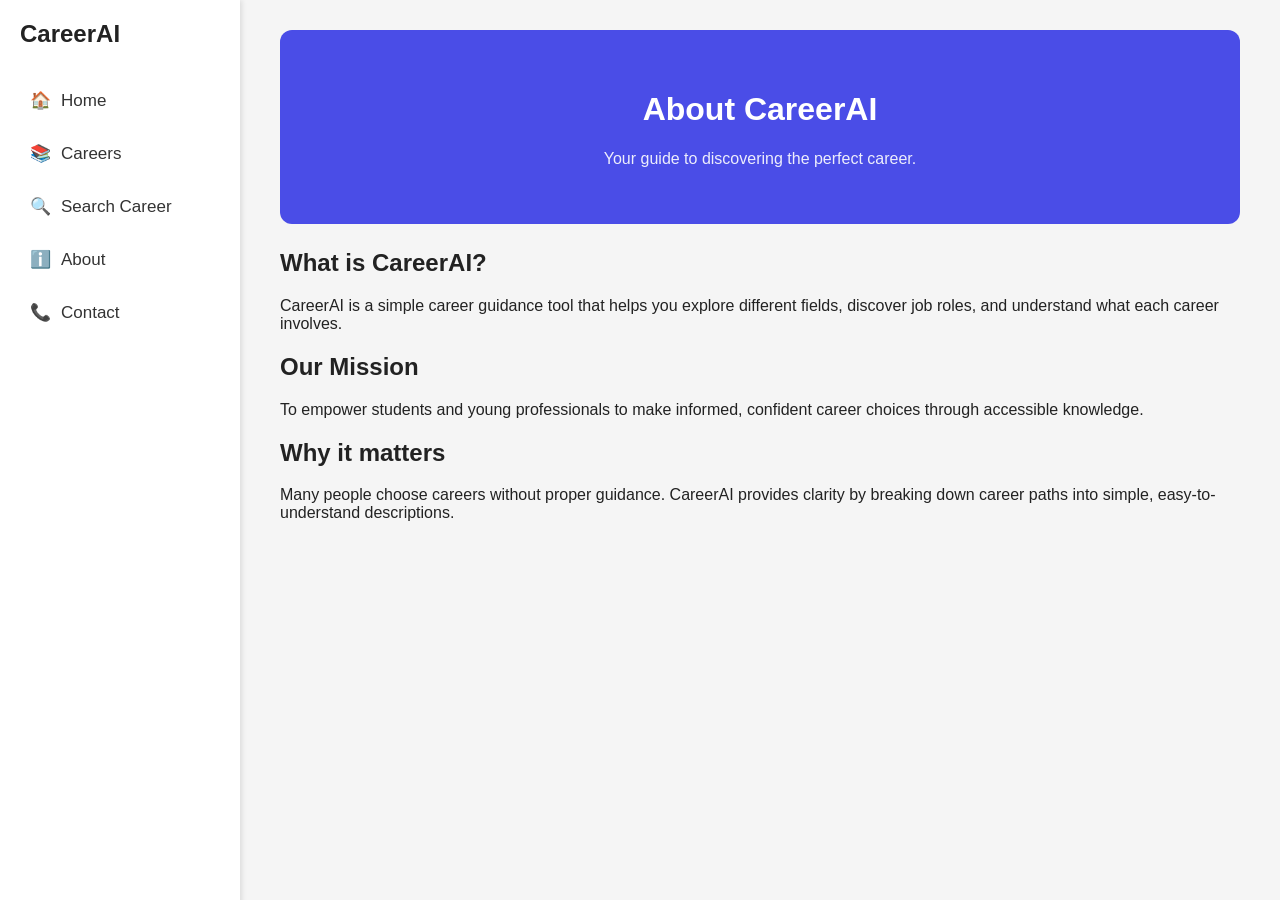
==== about.html @ ba336c01 "content" ====
<!DOCTYPE html>
<html lang="en">
<head>
    <meta charset="UTF-8">
    <title>About</title>
    <link rel="stylesheet" href="css/style.css">
</head>

<body>

<div id="sidebar">
    <h2 class="logo">CareerAI</h2>

    <nav>
        <a href="index.html"><span>🏠</span> Home</a>
        <a href="careers.html"><span>📚</span> Careers</a>
        <a href="career.html"><span>🔍</span> Search Career</a>
        <a href="about.html"><span>ℹ️</span> About</a>
        <a href="contact.html"><span>📞</span> Contact</a>
    </nav>
</div>

<div id="content">

    <header class="main-header">
        <h1>About CareerAI</h1>
        <p class="subtitle">Your guide to discovering the perfect career.</p>
    </header>

    <section>
        <h2>What is CareerAI?</h2>
        <p>
            CareerAI is a simple career guidance tool that helps you explore
            different fields, discover job roles, and understand what each
            career involves.
        </p>

        <h2>Our Mission</h2>
        <p>
            To empower students and young professionals to make informed,
            confident career choices through accessible knowledge.
        </p>

        <h2>Why it matters</h2>
        <p>
            Many people choose careers without proper guidance. CareerAI
            provides clarity by breaking down career paths into simple,
            easy-to-understand descriptions.
        </p>
    </section>

</div>

<script src="js/sidebar.js"></script>
</body>
</html>
---- css/style.css ----
/* ——— GLOBAL STYLE (LIGHT MODE DEFAULT) ——— */
body {
    margin: 0;
    background: #f5f5f5;
    color: #222;
    font-family: Arial, sans-serif;
    transition: background 0.3s, color 0.3s;
}

/* Dark Mode */
body.dark {
    background: #121212;
    color: #e5e5e5;
}

/* ——— SIDEBAR ——— */
#sidebar {
    width: 200px;
    background: #ffffff;
    height: 100vh;
    padding: 20px;
    position: fixed;
    left: 0;
    top: 0;
    box-shadow: 2px 0 5px rgba(0,0,0,0.1);
    display: flex;
    flex-direction: column;
}

#sidebar .logo {
    margin: 0 0 30px 0;
    font-size: 24px;
    font-weight: bold;
}

#sidebar nav a {
    display: flex;
    align-items: center;
    padding: 12px 10px;
    font-size: 17px;
    text-decoration: none;
    color: #333;
    border-radius: 6px;
    margin-bottom: 8px;
    transition: 0.2s;
}

#sidebar nav a span {
    margin-right: 10px;
}

#sidebar nav a:hover {
    background: #f0f0f0;
}

/* Dark mode - sidebar */
body.dark #sidebar {
    background: #1e1e1e;
    border-right: 1px solid #333;
}

body.dark #sidebar nav a {
    color: #ddd;
}

body.dark #sidebar nav a:hover {
    background: #333;
}

/* ——— MAIN CONTENT ——— */
#content {
    margin-left: 250px;
    padding: 30px;
    width: calc(100% - 260px);
    box-sizing: border-box;
}

/* ——— HEADER (Blue in light mode, grey in dark mode) ——— */
.main-header {
    background: #4A4DE7;
    color: white;
    text-align: center;
    padding: 40px 20px;
    border-radius: 12px;
    margin-bottom: 25px;
    width: 100%;
    box-sizing: border-box;
}

.main-header .subtitle {
    opacity: 0.9;
}

/* Dark mode header (grey) */
body.dark .main-header {
    background: #3a3a3a;
}

/* ——— SEARCH SECTION ——— */
#search-section {
    text-align: center;
    margin: 30px 0;
}

#searchInput {
    width: 60%;
    padding: 12px;
    font-size: 16px;
}

#searchBtn {
    padding: 12px 22px;
    font-size: 17px;
    cursor: pointer;
    background: #4A4DE7;
    color: white;
    border: none;
    border-radius: 5px;
}

/* Dark mode search */
body.dark #searchInput {
    background: #222;
    color: white;
    border: 1px solid #555;
}

body.dark #searchBtn {
    background: #555;
    border: 1px solid #666;
}

/* ——— RESULTS SECTION ——— */
#results-section {
    max-width: 700px;
    margin: 20px auto;
    padding: 0 20px;
}

.result-card {
    background: white;
    padding: 15px;
    border-radius: 6px;
    margin-bottom: 15px;
    box-shadow: 0 2px 5px rgba(0,0,0,0.1);
}

body.dark .result-card {
    background: #1c1c1c;
    border: 1px solid #444;
}

/* ——— DARK MODE TOGGLE BUTTON (TOP-RIGHT) ——— */
.theme-toggle-container {
    position: fixed;
    top: 20px;
    right: 20px;
    display: flex;
    align-items: center;
    gap: 10px;
    z-index: 1000;
}

.theme-label {
    font-size: 14px;
    color: #333;
}

body.dark .theme-label {
    color: white;
}

/* Toggle switch */
.switch {
    position: relative;
    display: inline-block;
    width: 48px;
    height: 24px;
}

.switch input {
    opacity: 0;
    width: 0;
    height: 0;
}

.slider {
    position: absolute;
    cursor: pointer;
    background-color: #ccc;
    border-radius: 34px;
    top: 0;
    left: 0;
    right: 0;
    bottom: 0;
    transition: 0.4s;
}

.slider:before {
    content: "";
    height: 18px;
    width: 18px;
    left: 3px;
    bottom: 3px;
    background: white;
    border-radius: 50%;
    position: absolute;
    transition: 0.4s;
}

input:checked + .slider {
    background-color: #4A4DE7;
}

/* Dark mode slider (grey) */
body.dark input:checked + .slider {
    background-color: #555;
}

input:checked + .slider:before {
    transform: translateX(24px);
}
/* ---------------------------------------------------
   HERO SECTION
--------------------------------------------------- */
.hero {
    text-align: center;
    padding: 80px 20px 40px;
}

.hero h1 {
    font-size: 2.5rem;
    font-weight: 800;
    margin-bottom: 10px;
    color: var(--text-color);
}

.hero .subtitle {
    font-size: 1.2rem;
    opacity: 0.8;
}

/* ---------------------------------------------------
   QUICK CATEGORIES
--------------------------------------------------- */
.quick-categories {
    margin-top: 40px;
    padding: 20px;
}

.section-title {
    font-size: 1.6rem;
    margin-bottom: 20px;
    font-weight: 700;
    color: var(--text-color);
    text-align: center;
}

.category-container {
    display: grid;
    grid-template-columns: repeat(auto-fill, minmax(140px, 1fr));
    gap: 15px;
}

.category-card {
    background: var(--card-bg);
    padding: 15px;
    border-radius: 12px;
    text-align: center;
    font-size: 1.1rem;
    font-weight: 600;
    text-decoration: none;
    color: var(--text-color);
    border: 1px solid var(--border-color);
    transition: 0.3s ease;
}

.category-card:hover {
    background: var(--hover-bg);
    transform: translateY(-3px);
}

/* ---------------------------------------------------
   HOW IT WORKS
--------------------------------------------------- */
.how-it-works {
    margin-top: 50px;
    padding: 20px;
}

.steps {
    display: grid;
    grid-template-columns: repeat(auto-fit, minmax(220px, 1fr));
    gap: 20px;
}

.step-card {
    background: var(--card-bg);
    padding: 20px;
    border-radius: 14px;
    border: 1px solid var(--border-color);
    text-align: center;
    transition: 0.3s ease;
}

.step-card:hover {
    background: var(--hover-bg);
    transform: translateY(-4px);
}

.step-number {
    font-size: 2rem;
    font-weight: 800;
    color: var(--accent-color);
    display: block;
    margin-bottom: 10px;
}

/* ---------------------------------------------------
   CTA BUTTON
--------------------------------------------------- */
.cta-section {
    margin: 50px 0;
    text-align: center;
}

.cta-btn {
    background: var(--accent-color);
    color: #fff;
    padding: 15px 30px;
    font-size: 1.2rem;
    font-weight: 700;
    border-radius: 12px;
    text-decoration: none;
    transition: 0.3s ease;
}

.cta-btn:hover {
    opacity: 0.85;
    transform: translateY(-3px);
}

/* ---------------------------------------------------
   FOOTER
--------------------------------------------------- */
.footer {
    text-align: center;
    padding: 30px 10px;
    margin-top: 40px;
    opacity: 0.7;
    font-size: 0.9rem;
    border-top: 1px solid var(--border-color);
}

/* ---------------------------------------------------
   LIGHT / DARK MODE VARIABLES
--------------------------------------------------- */
:root {
    --text-color: #222;
    --bg-color: #f5f5f5;
    --card-bg: #ffffff;
    --hover-bg: #f0f0f0;
    --border-color: #ddd;
    --accent-color: #0077ff;
}

body.dark {
    --text-color: #f2f2f2;
    --bg-color: #121212;
    --card-bg: #1e1e1e;
    --hover-bg: #2a2a2a;
    --border-color: #333;
    --accent-color: #5ba0ff;
}

/* ---------- GLOBAL PAGE STYLE ---------- */
.about-container, .contact-container {
    max-width: 900px;
    margin: 60px auto;
    padding: 40px;
    background: #ffffff;
    border-radius: 18px;
    box-shadow: 0px 8px 25px rgba(0, 0, 0, 0.08);
    font-family: "Poppins", sans-serif;
    transition: 0.3s ease;
}

/* ---------- HEADINGS ---------- */
.about-container h1, 
.contact-container h1 {
    font-size: 2.3rem;
    font-weight: 700;
    color: #2a2a2a;
    margin-bottom: 15px;
}

.about-container h2,
.contact-container h2 {
    font-size: 1.4rem;
    margin-top: 25px;
    color: #444;
    font-weight: 600;
}

/* ---------- TEXT ---------- */
.about-container p, 
.contact-container p, 
.contact-container label {
    color: #555;
    line-height: 1.7;
    font-size: 15px;
}

/* ---------- ICON SECTION (About Page) ---------- */
.about-icons {
    display: flex;
    gap: 25px;
    margin-top: 25px;
}

.about-icons div {
    flex: 1;
    text-align: center;
    padding: 25px;
    background: #f8f9fc;
    border-radius: 15px;
    box-shadow: 0px 5px 15px rgba(0,0,0,0.05);
    transition: transform 0.2s ease;
}

.about-icons div:hover {
    transform: translateY(-5px);
}

.about-icons i {
    font-size: 35px;
    color: #4e73df;
    margin-bottom: 10px;
}

.about-icons p {
    margin-top: 7px;
    color: #333;
    font-weight: 600;
}

/* ---------- CONTACT FORM ---------- */
.contact-container form {
    margin-top: 25px;
}

.contact-container label {
    font-weight: 600;
}

.contact-container input,
.contact-container textarea {
    width: 100%;
    padding: 12px;
    margin-top: 8px;
    margin-bottom: 18px;
    border-radius: 10px;
    border: 1.5px solid #ccc;
    background: #f8f9fc;
    font-size: 15px;
    outline: none;
    transition: 0.3s ease;
}

.contact-container input:focus,
.contact-container textarea:focus {
    border-color: #4e73df;
    box-shadow: 0px 0px 6px rgba(78,115,223,0.2);
}

.contact-container textarea {
    min-height: 140px;
}

/* ---------- SEND BUTTON ---------- */
.contact-container button {
    width: 100%;
    padding: 14px;
    background: #4e73df;
    border: none;
    color: #fff;
    font-size: 16px;
    border-radius: 12px;
    cursor: pointer;
    transition: 0.3s ease;
}

.contact-container button:hover {
    background: #3c5cc5;
}

/* ---------- DARK MODE SUPPORT ---------- */
body.dark .about-container,
body.dark .contact-container {
    background: #1f1f1f;
    color: #eaeaea;
    box-shadow: 0px 8px 20px rgba(255,255,255,0.05);
}

body.dark .about-icons div {
    background: #2b2b2b;
}

body.dark .contact-container input,
body.dark .contact-container textarea {
    background: #2b2b2b;
    border-color: #555;
    color: #fff;
}

/* Icons remain blue in dark mode */
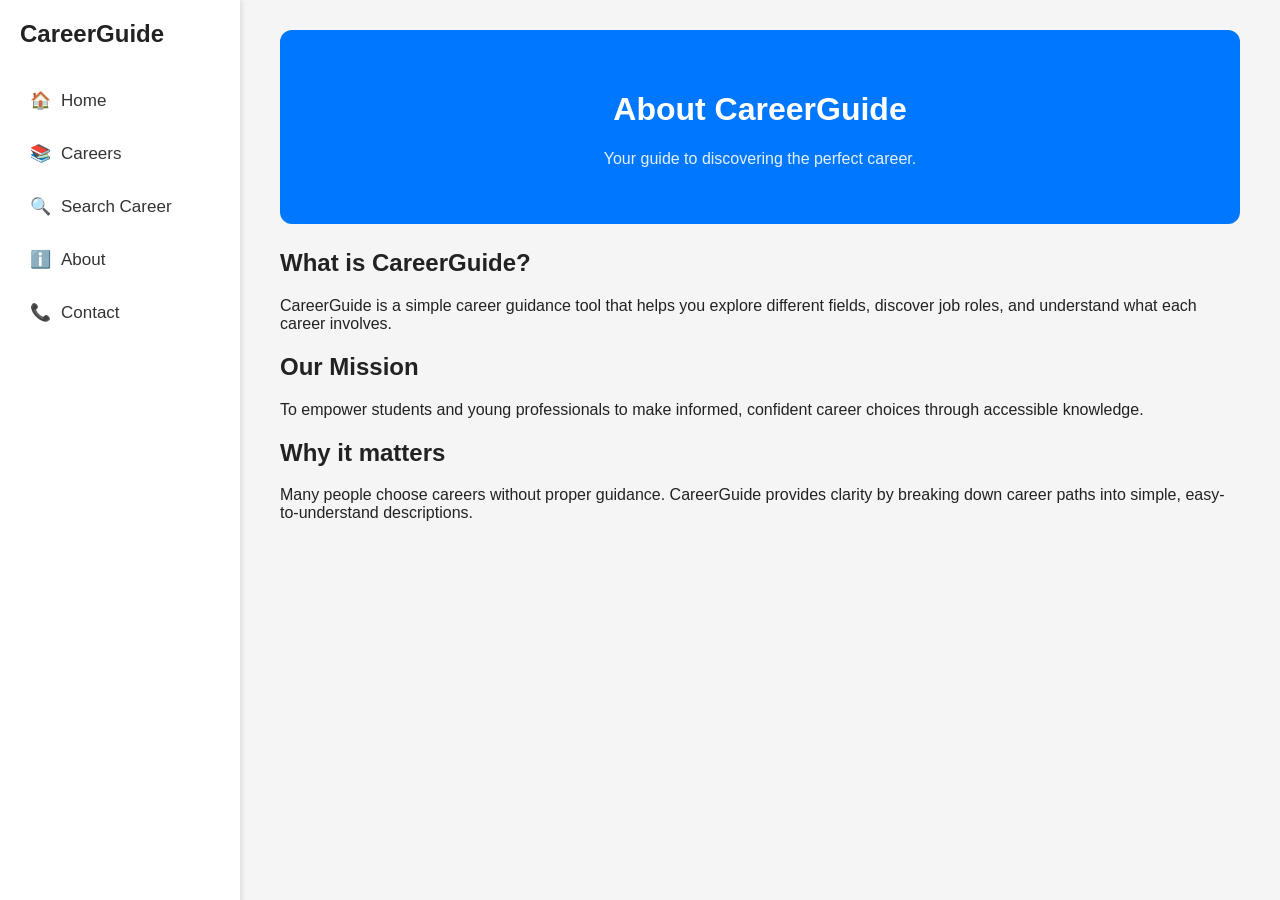
==== commit ff48d2b6: "web app" ====
--- a/about.html
+++ b/about.html
@@ -9,7 +9,7 @@
 <body>
 
 <div id="sidebar">
-    <h2 class="logo">CareerAI</h2>
+    <h2 class="logo">CareerGuide</h2>
 
     <nav>
         <a href="index.html"><span>🏠</span> Home</a>
@@ -23,14 +23,14 @@
 <div id="content">
 
     <header class="main-header">
-        <h1>About CareerAI</h1>
+        <h1>About CareerGuide</h1>
         <p class="subtitle">Your guide to discovering the perfect career.</p>
     </header>
 
     <section>
-        <h2>What is CareerAI?</h2>
+        <h2>What is CareerGuide?</h2>
         <p>
-            CareerAI is a simple career guidance tool that helps you explore
+            CareerGuide is a simple career guidance tool that helps you explore
             different fields, discover job roles, and understand what each
             career involves.
         </p>
@@ -43,7 +43,7 @@
 
         <h2>Why it matters</h2>
         <p>
-            Many people choose careers without proper guidance. CareerAI
+            Many people choose careers without proper guidance. CareerGuide
             provides clarity by breaking down career paths into simple,
             easy-to-understand descriptions.
         </p>
--- a/css/style.css
+++ b/css/style.css
@@ -77,7 +77,7 @@
 
 /* ——— HEADER (Blue in light mode, grey in dark mode) ——— */
 .main-header {
-    background: #4A4DE7;
+    background: var(--accent-color);
     color: white;
     text-align: center;
     padding: 40px 20px;
@@ -112,7 +112,7 @@
     padding: 12px 22px;
     font-size: 17px;
     cursor: pointer;
-    background: #4A4DE7;
+    background: var(--accent-color);
     color: white;
     border: none;
     border-radius: 5px;
@@ -514,3 +514,88 @@
 }
 
 /* Icons remain blue in dark mode */
+
+/* ---------------------------------------------------
+   FILTERED CAREERS PAGE STYLING
+--------------------------------------------------- */
+
+/* Page header for category results */
+.filtered-header {
+    text-align: center;
+    margin: 20px 0 30px;
+}
+
+.filtered-header h2 {
+    font-size: 2rem;
+    font-weight: 800;
+    margin-bottom: 8px;
+    color: var(--text-color);
+}
+
+.category-badge {
+    display: inline-block;
+    background: var(--accent-color);
+    color: #fff;
+    padding: 6px 16px;
+    border-radius: 20px;
+    font-size: 0.95rem;
+    font-weight: 600;
+    margin-bottom: 20px;
+}
+
+/* Careers grid */
+#careers-list {
+    display: grid;
+    grid-template-columns: repeat(auto-fit, minmax(260px, 1fr));
+    gap: 20px;
+    padding: 10px;
+}
+
+/* Career card */
+.career-card {
+    background: var(--card-bg);
+    padding: 20px;
+    border-radius: 14px;
+    border: 1px solid var(--border-color);
+    transition: 0.3s ease;
+    cursor: pointer;
+}
+
+.career-card:hover {
+    background: var(--hover-bg);
+    transform: translateY(-5px);
+}
+
+.career-card h3 {
+    margin: 0 0 10px;
+    font-size: 1.3rem;
+    color: var(--text-color);
+}
+
+.career-card p {
+    opacity: 0.8;
+    line-height: 1.4;
+}
+
+/* No results */
+.no-results {
+    text-align: center;
+    font-size: 1.2rem;
+    opacity: 0.7;
+    margin-top: 40px;
+}
+
+/* Dark mode fixes */
+body.dark .career-card {
+    background: var(--card-bg);
+    border-color: var(--border-color);
+}
+.error-box {
+    background: #ffebee;
+    border-left: 4px solid #e53935;
+    padding: 15px;
+    margin-top: 20px;
+    border-radius: 6px;
+    color: #b71c1c;
+    font-size: 16px;
+}
